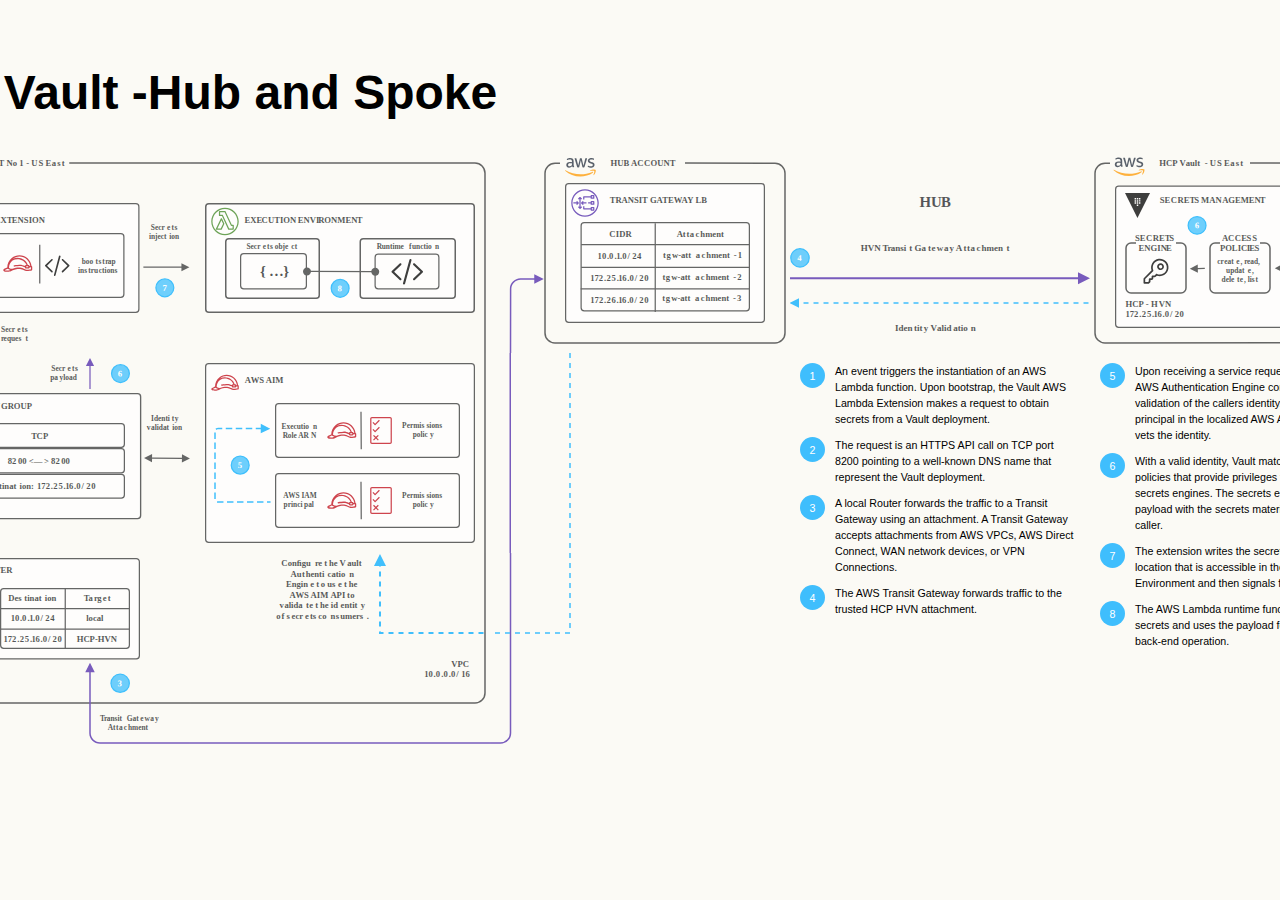
==== 003/index.html @ c26093cd "Updated new use case" ====
<!DOCTYPE html>
<html lang="en">

<head>
    <title>HCP Vault</title>

    <link rel="apple-touch-icon" sizes="180x180" href="/fav-icon/apple-touch-icon.png">
    <link rel="icon" type="image/png" sizes="32x32" href="/fav-icon/favicon-32x32.png">
    <link rel="icon" type="image/png" sizes="16x16" href="/fav-icon/favicon-16x16.png">
    <link rel="manifest" href="/fav-icon/site.webmanifest">
    <link rel="mask-icon" href="/fav-icon/safari-pinned-tab.svg" color="#5bbad5">
    <link rel="shortcut icon" href="/fav-icon/favicon.ico">
    <meta name="msapplication-TileColor" content="#da532c">
    <meta name="msapplication-config" content="/fav-icon/browserconfig.xml">
    <meta name="theme-color" content="#ffffff">

    <meta http-equiv='cache-control' content='no-cache'>
    <meta http-equiv='expires' content='0'>
    <meta http-equiv='pragma' content='no-cache'>
    <meta charset="UTF-8">
    <meta http-equiv="X-UA-Compatible" content="IE=edge">
    <meta name="viewport" content="width=device-width, initial-scale=1.0">

    <link rel="stylesheet" type="text/css" href="css/style.css">
    <script type="text/javascript" src="js/main.js"></script>
</head>

<body>
    <div class="slide-backsplash-header" id="slide-backsplash-header">
        <img src="img/vault_splash_left_top.svg" alt="">
    </div>
    <div class="slide-backsplash-footer" id="slide-backsplash-footer">
        <img src="img/vault_splash_right_bottom.svg" alt="">
    </div>
    <div class="slide-interactive-overlay" id="overlay" data-visible="false">
        <div id="overlay-content"></div>
        <div class="overlay-close" id="overlay-close">
            <img src="img/overlay-close.svg" alt="CLOSE">
        </div>
    </div>
    <div class="slide">
        <div class="slide-title">
            <h1>HCP Vault -Hub and Spoke</h1>
        </div>
        <div class="slide-content">
            <div class="slide-interactive-area">
                <div class="slide-interactive-box" data-clickable="true" data-explainer="01" id="one">
                    <img src="img/cell_col_01_row_01.svg" alt="">
                </div>
                <div class="slide-interactive-box" data-clickable="true" data-explainer="02" id="two">
                    <img src="img/cell_col_02_row_01.svg" alt="">
                </div>
                <div class="slide-interactive-box" data-clickable="true" data-explainer="03" id="three">
                    <img src="img/cell_col_03_row_01.svg" alt="">
                </div>
                <div class="slide-interactive-box" data-clickable="false" data-explainer="04" id="four">
                    <img src="img/cell_col_04_row_01.svg" alt="">
                </div>
                <div class="slide-interactive-box" data-clickable="true" data-explainer="05" id="five">
                    <img src="img/cell_col_05_row_01.svg" alt="">
                </div>
                <div class="slide-interactive-box" data-clickable="true" data-explainer="06" id="six">
                    <img src="img/cell_col_01_row_02.svg" alt="">
                </div>
                <div class="slide-interactive-box" data-clickable="true" data-explainer="07" id="seven">
                    <img src="img/cell_col_02_row_02.svg" alt="">
                </div>
                <div class="slide-interactive-box" data-clickable="false" data-explainer="08" id="eight">
                    <img src="img/cell_col_03_row_02.svg" alt="">
                </div>
                <div class="slide-interactive-box-v-span-2" data-clickable="false" data-explainer="09" id="nine">
                    <div class="explainer">
                        <div class="explainer-number-container">
                            <div class="explainer-number">1</div>
                        </div>
                        <div class="explainer-text">An event triggers the instantiation of an AWS Lambda function. Upon
                            bootstrap, the Vault AWS Lambda Extension makes a request to obtain secrets from a Vault
                            deployment.
                        </div>
                    </div>
                    <div class="explainer">
                        <div class="explainer-number-container">
                            <div class="explainer-number">2</div>
                        </div>
                        <div class="explainer-text">The request is an HTTPS API call on TCP port 8200 pointing to a
                            well-known DNS name that represent the Vault deployment.
                        </div>
                    </div>
                    <div class="explainer">
                        <div class="explainer-number-container">
                            <div class="explainer-number">3</div>
                        </div>
                        <div class="explainer-text">A local Router forwards the traffic to a Transit Gateway using an
                            attachment. A Transit Gateway accepts attachments from AWS VPCs, AWS Direct Connect, WAN
                            network devices, or VPN Connections.
                        </div>
                    </div>
                    <div class="explainer">
                        <div class="explainer-number-container">
                            <div class="explainer-number">4</div>
                        </div>
                        <div class="explainer-text">The AWS Transit Gateway forwards traffic to the trusted HCP HVN
                            attachment.
                        </div>
                    </div>
                </div>
                <div class="slide-interactive-box-v-span-2" data-clickable="false" data-explainer="10" id="ten">
                    <div class="explainer">
                        <div class="explainer-number-container">
                            <div class="explainer-number">5</div>
                        </div>
                        <div class="explainer-text">Upon receiving a service request, Vault uses its AWS Authentication
                            Engine configuration to request validation of the callers identity. An account principal in
                            the localized AWS Account AWS IAM vets the identity.
                        </div>
                    </div>
                    <div class="explainer">
                        <div class="explainer-number-container">
                            <div class="explainer-number">6</div>
                        </div>
                        <div class="explainer-text">With a valid identity, Vault matches expressed policies that provide
                            privileges to one or more secrets engines. The secrets engine provides a payload with the
                            secrets material to the original caller.
                        </div>
                    </div>
                    <div class="explainer">
                        <div class="explainer-number-container">
                            <div class="explainer-number">7</div>
                        </div>
                        <div class="explainer-text">The extension writes the secrets to a private location that is
                            accessible in the Lambda Execution Environment and then signals for readiness.
                        </div>
                    </div>
                    <div class="explainer">
                        <div class="explainer-number-container">
                            <div class="explainer-number">8</div>
                        </div>
                        <div class="explainer-text">The AWS Lambda runtime function reads the secrets and uses the
                            payload for a front-end or back-end operation.
                        </div>
                    </div>
                </div>
                <div class="slide-interactive-box" data-clickable="true" data-explainer="11" id="eleven">
                    <img src="img/cell_col_01_row_03.svg" alt="">
                </div>
                <div class="slide-interactive-box" data-clickable="false" data-explainer="12" id="twelve">
                    <img src="img/cell_col_02_row_03.svg" alt="">
                </div>
                <div class="slide-interactive-box" data-clickable="false" data-explainer="13" id="thirteen">
                    <img src="img/cell_col_03_row_03.svg" alt="">
                </div>
            </div>
        </div>
    </div>
</body>

</html>
---- 003/css/style.css ----
:root {
    --main-bg-color: #FBFAF5;
    --main-fg-color: #1C1D20;
    --overlay-display: block;
    --overlay-margin-left: 0px;
    --overlay-margin-right: 0px;
    --overlay-translatex-in: -1%;
    --overlay-translatex-out: -200%;
  }

body {
    min-height: 100vh;
    text-rendering: optimizeSpeed;
    line-height: 1.5;
    display: flex;
    align-items: center;

    place-content: center;
    min-height: 80vh;
    margin: 3%;
    background: var(--main-bg-color);
    overflow: hidden;
}  

html * {
    font-family: Verdana, sans-serif;
  }

h1 {
    font-size: 300%;
}  

.slide-backsplash-header {
    position: absolute;
    left: 0px;
    top: 0px;
    width: 300px;
    height: 250px;
}

.slide-backsplash-footer {
    position: absolute;
    right: 0px;
    bottom: 0px;
    width: 300px;
    height: 250px;
}

@media only screen and (max-width: 1780px), screen and (max-height: 840px) {
    .slide-backsplash-header {
        display: none;
    }    
    .slide-backsplash-footer {
        display: none;
    }    
}

.slide {
    display: flex;
    flex-direction: column;
}

.slide-title {
    height: 100px;
    display: flex;
    align-items: center;
    margin-bottom: 10px;
}

.slide-content {
    width: 100%;
    display: flex;
}

.slide-interactive-area {
    display: grid;
    grid-template-columns: repeat(5, 300px);
    /* gap: 10px; */
    font-size: 1.2ch;
}

.slide-interactive-box {
    display: flex;
    align-items: center;
    justify-content: center;
    text-align: center;
    height: 200px;
    opacity: 0.75;
    color: #27292C;
}

.slide-interactive-box-h-span-2 {
    grid-column: span 2;
}

.slide-interactive-box-v-span-2 {
    grid-row: span 2;
}

.explainer {
    margin: 10px;
    display: flex;
}

.explainer-number {
    background-color: hsl(200, 100%, 50%, .75);
    display: flex;
    width: 25px;
    height: 25px;
    align-items: center;
    justify-content: center;
    border-radius: 50%;
    color: #fff;
    border-color: #00ACFF;    
}

.explainer-text {
    margin-left: 10px;
}

.slide-interactive-area div:hover {
    opacity: 1;
    color: var(--main-fg-color);
}

.slide-interactive-overlay {
    display: var(--overlay-display);
    background: rgba(20, 32, 56, 0.95);
    color: var(--main-bg-color);
    position: fixed;
    width: 800px;
    height: 50%;
    padding: 5%;
    z-index: 9999;
    border-radius: 2%;
    margin-top: 8%;
    font-size: large;
}
  
.slide-interactive-overlay ul li:not(:last-child) {
    margin-bottom: 20px;
}

.slide-interactive-overlay[data-visible="true"] {
    transform: translateX(var(--overlay-translatex-in));
    transition: transform 250ms ease-in-out;
}

.slide-interactive-overlay[data-visible="false"] {
    transform: translateX(var(--overlay-translatex-out));
    transition: transform 250ms ease-in-out;
}

@supports ((-webkit-backdrop-filter: none) or (backdrop-filter: none)) {
    .slide-interactive-overlay {
    background: rgba(20, 32, 56, 0.6);
    -webkit-backdrop-filter: blur(1rem);
    backdrop-filter: blur(1rem);
    }
  }

.overlay-close {
    background-color: var(--main-fg-color);
    border-radius: 50%;
    display:flex;
    justify-content: center;
    align-items: center;
    position: fixed;
    right: 10px;
    top: 10px;
    width: 25px;
    height: 25px;
    opacity: 0.3;
  }

  .overlay-close:hover {
      opacity: 1;
  }
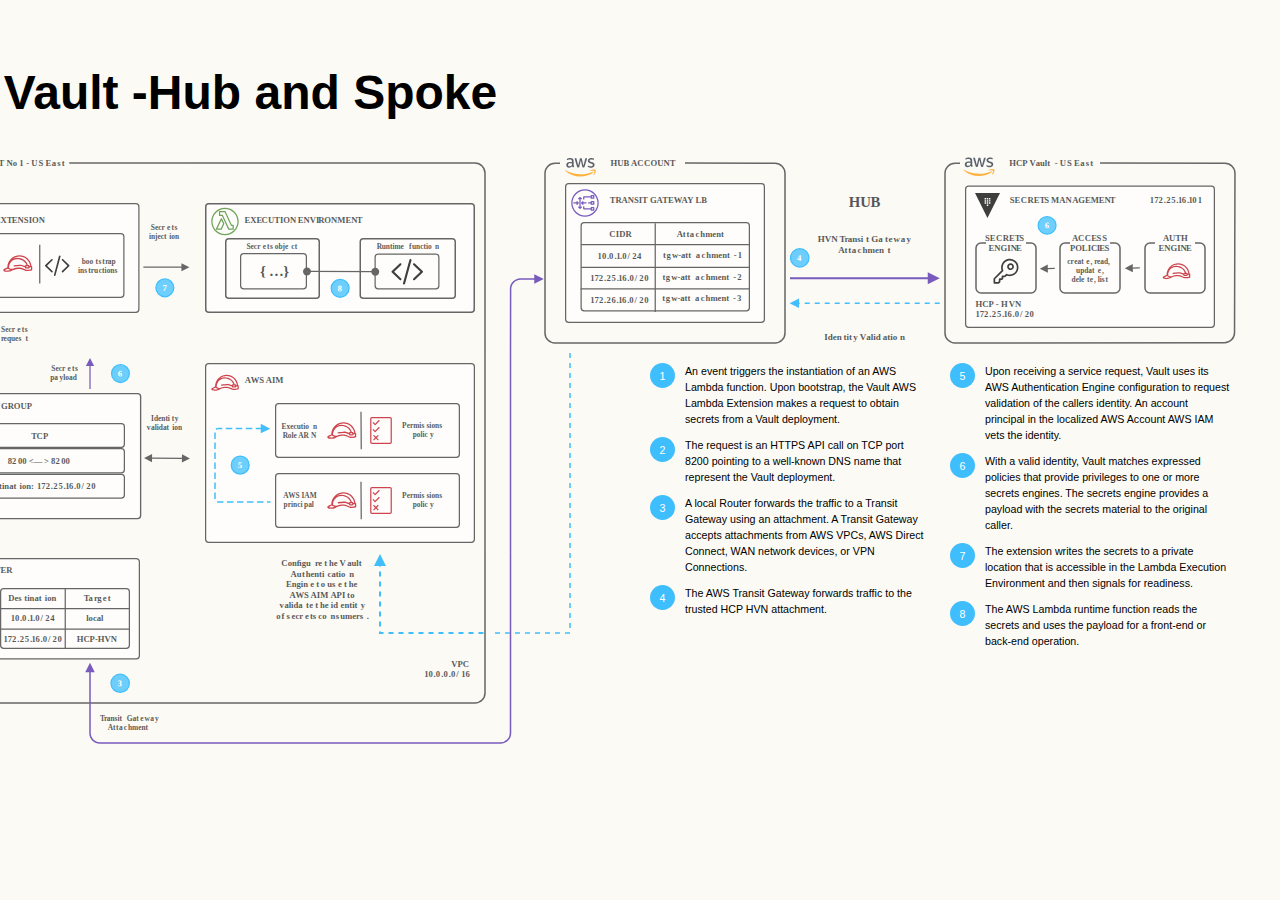
==== commit 90abbc60: "Reverted changes and updated new content" ====
--- a/003/index.html
+++ b/003/index.html
@@ -44,31 +44,38 @@
         </div>
         <div class="slide-content">
             <div class="slide-interactive-area">
-                <div class="slide-interactive-box" data-clickable="true" data-explainer="01" id="one">
+                <div class="slide-interactive-box slide-interactive-box-h-span-2" data-clickable="true"
+                    data-explainer="01" id="one">
                     <img src="img/cell_col_01_row_01.svg" alt="">
                 </div>
-                <div class="slide-interactive-box" data-clickable="true" data-explainer="02" id="two">
+                <div class="slide-interactive-box slide-interactive-box-h-span-2" data-clickable="true"
+                    data-explainer="02" id="two">
                     <img src="img/cell_col_02_row_01.svg" alt="">
                 </div>
-                <div class="slide-interactive-box" data-clickable="true" data-explainer="03" id="three">
+                <div class="slide-interactive-box slide-interactive-box-h-span-2" data-clickable="true"
+                    data-explainer="03" id="three">
                     <img src="img/cell_col_03_row_01.svg" alt="">
                 </div>
                 <div class="slide-interactive-box" data-clickable="false" data-explainer="04" id="four">
                     <img src="img/cell_col_04_row_01.svg" alt="">
                 </div>
-                <div class="slide-interactive-box" data-clickable="true" data-explainer="05" id="five">
+                <div class="slide-interactive-box slide-interactive-box-h-span-2" data-clickable="true"
+                    data-explainer="05" id="five">
                     <img src="img/cell_col_05_row_01.svg" alt="">
                 </div>
-                <div class="slide-interactive-box" data-clickable="true" data-explainer="06" id="six">
+                <div class="slide-interactive-box slide-interactive-box-h-span-2" data-clickable="true"
+                    data-explainer="06" id="six">
                     <img src="img/cell_col_01_row_02.svg" alt="">
                 </div>
-                <div class="slide-interactive-box" data-clickable="true" data-explainer="07" id="seven">
+                <div class="slide-interactive-box slide-interactive-box-h-span-2" data-clickable="true"
+                    data-explainer="07" id="seven">
                     <img src="img/cell_col_02_row_02.svg" alt="">
                 </div>
                 <div class="slide-interactive-box" data-clickable="false" data-explainer="08" id="eight">
                     <img src="img/cell_col_03_row_02.svg" alt="">
                 </div>
-                <div class="slide-interactive-box-v-span-2" data-clickable="false" data-explainer="09" id="nine">
+                <div class="slide-interactive-box-h-span-2 slide-interactive-box-v-span-2" data-clickable="false"
+                    data-explainer="09" id="nine">
                     <div class="explainer">
                         <div class="explainer-number-container">
                             <div class="explainer-number">1</div>
@@ -104,7 +111,8 @@
                         </div>
                     </div>
                 </div>
-                <div class="slide-interactive-box-v-span-2" data-clickable="false" data-explainer="10" id="ten">
+                <div class="slide-interactive-box-h-span-2 slide-interactive-box-v-span-2" data-clickable="false"
+                    data-explainer="10" id="ten">
                     <div class="explainer">
                         <div class="explainer-number-container">
                             <div class="explainer-number">5</div>
@@ -140,10 +148,12 @@
                         </div>
                     </div>
                 </div>
-                <div class="slide-interactive-box" data-clickable="true" data-explainer="11" id="eleven">
+                <div class="slide-interactive-box slide-interactive-box-h-span-2" data-clickable="true"
+                    data-explainer="11" id="eleven">
                     <img src="img/cell_col_01_row_03.svg" alt="">
                 </div>
-                <div class="slide-interactive-box" data-clickable="false" data-explainer="12" id="twelve">
+                <div class="slide-interactive-box slide-interactive-box-h-span-2" data-clickable="false"
+                    data-explainer="12" id="twelve">
                     <img src="img/cell_col_02_row_03.svg" alt="">
                 </div>
                 <div class="slide-interactive-box" data-clickable="false" data-explainer="13" id="thirteen">
--- a/003/css/style.css
+++ b/003/css/style.css
@@ -74,7 +74,7 @@
 
 .slide-interactive-area {
     display: grid;
-    grid-template-columns: repeat(5, 300px);
+    grid-template-columns: repeat(10, 150px);
     /* gap: 10px; */
     font-size: 1.2ch;
 }
@@ -91,6 +91,10 @@
 
 .slide-interactive-box-h-span-2 {
     grid-column: span 2;
+}
+
+.slide-interactive-box-h-span-4 {
+    grid-column: span 4;
 }
 
 .slide-interactive-box-v-span-2 {
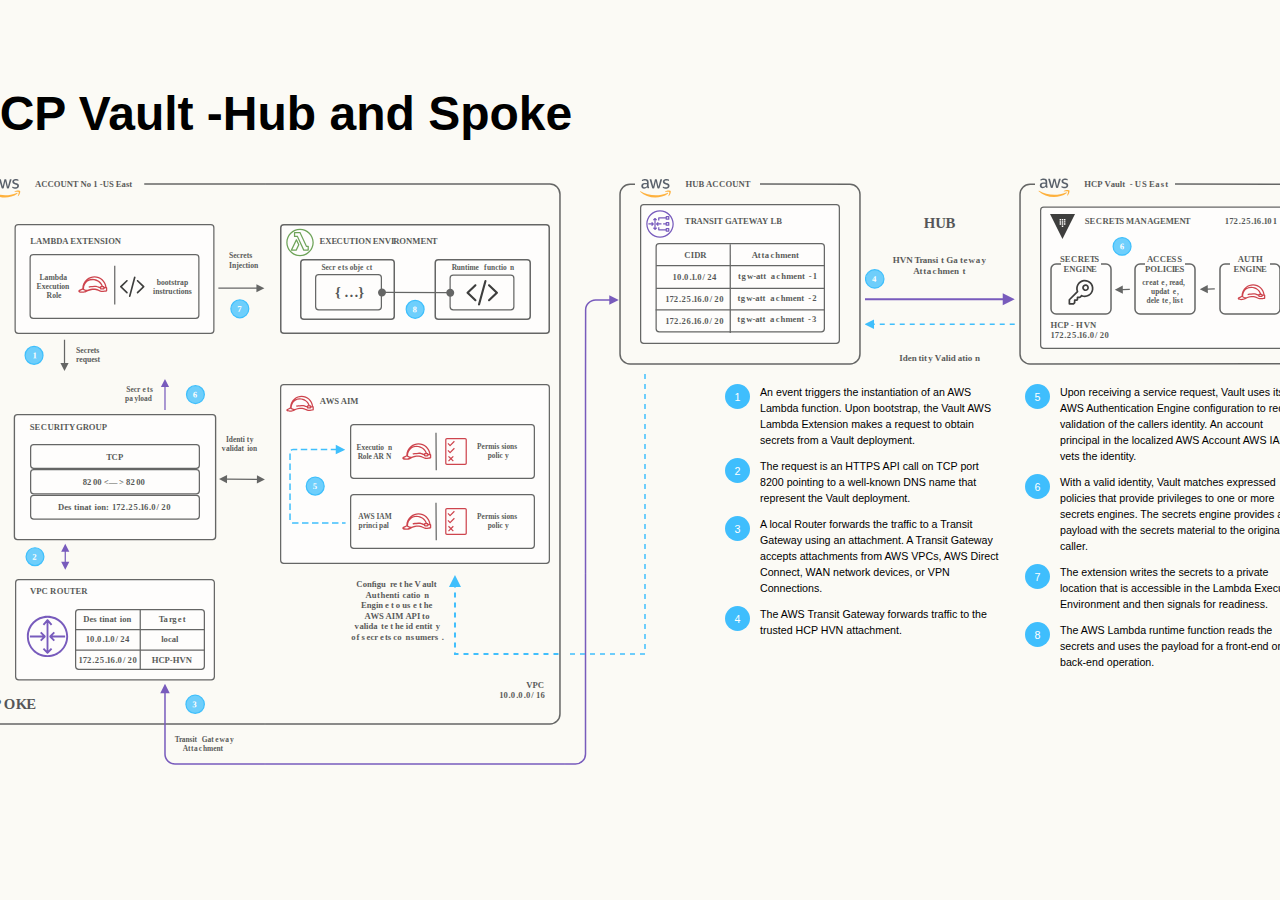
==== commit 8eda62e8: "adding normalize content" ====
--- a/003/index.html
+++ b/003/index.html
@@ -4,14 +4,14 @@
 <head>
     <title>HCP Vault</title>
 
-    <link rel="apple-touch-icon" sizes="180x180" href="/fav-icon/apple-touch-icon.png">
-    <link rel="icon" type="image/png" sizes="32x32" href="/fav-icon/favicon-32x32.png">
-    <link rel="icon" type="image/png" sizes="16x16" href="/fav-icon/favicon-16x16.png">
-    <link rel="manifest" href="/fav-icon/site.webmanifest">
-    <link rel="mask-icon" href="/fav-icon/safari-pinned-tab.svg" color="#5bbad5">
-    <link rel="shortcut icon" href="/fav-icon/favicon.ico">
+    <link rel="apple-touch-icon" sizes="180x180" href="fav-icon/apple-touch-icon.png">
+    <link rel="icon" type="image/png" sizes="32x32" href="fav-icon/favicon-32x32.png">
+    <link rel="icon" type="image/png" sizes="16x16" href="fav-icon/favicon-16x16.png">
+    <link rel="manifest" href="fav-icon/site.webmanifest">
+    <link rel="mask-icon" href="fav-icon/safari-pinned-tab.svg" color="#5bbad5">
+    <link rel="shortcut icon" href="fav-icon/favicon.ico">
     <meta name="msapplication-TileColor" content="#da532c">
-    <meta name="msapplication-config" content="/fav-icon/browserconfig.xml">
+    <meta name="msapplication-config" content="fav-icon/browserconfig.xml">
     <meta name="theme-color" content="#ffffff">
 
     <meta http-equiv='cache-control' content='no-cache'>
@@ -21,7 +21,9 @@
     <meta http-equiv="X-UA-Compatible" content="IE=edge">
     <meta name="viewport" content="width=device-width, initial-scale=1.0">
 
+    <link rel="stylesheet" type="text/css" href="css/normalize.css">
     <link rel="stylesheet" type="text/css" href="css/style.css">
+
     <script type="text/javascript" src="js/main.js"></script>
 </head>
 
--- a/003/css/style.css
+++ b/003/css/style.css
@@ -1,5 +1,7 @@
 :root {
     --main-bg-color: #FBFAF5;
+    --main-ac-color: #F2F2F3;
+    --main-sc-color: #FFF9CF;
     --main-fg-color: #1C1D20;
     --overlay-display: block;
     --overlay-margin-left: 0px;
@@ -8,23 +10,33 @@
     --overlay-translatex-out: -200%;
   }
 
+@import url('https://fonts.googleapis.com/css2?family=Roboto:wght@400;700&display=swap');
+
 body {
-    min-height: 100vh;
+    font-family: 'Roboto', sans-serif;
     text-rendering: optimizeSpeed;
     line-height: 1.5;
     display: flex;
     align-items: center;
+    place-content: center;
+    min-height: minmax(80vh, 100vh);
+    margin: 5% 10% 5% 10%;
+    background: var(--main-bg-color);
+    /* background-image: linear-gradient(90deg, var(--main-bg-color), var(--main-sc-color), var(--main-ac-color));
+    background-size: 400%;
+    animation: background-animation 30s infinite alternate;  */
+    overflow: hidden;
+}
 
-    place-content: center;
-    min-height: 80vh;
-    margin: 3%;
-    background: var(--main-bg-color);
-    overflow: hidden;
-}  
-
-html * {
-    font-family: Verdana, sans-serif;
-  }
+@keyframes background-animation {
+    0% {
+        background-position: left;
+    }
+    100% {
+        background-position: right;
+    }
+    
+}
 
 h1 {
     font-size: 300%;
@@ -74,7 +86,7 @@
 
 .slide-interactive-area {
     display: grid;
-    grid-template-columns: repeat(10, 150px);
+    grid-template-columns: repeat(9, 150px);
     /* gap: 10px; */
     font-size: 1.2ch;
 }
@@ -87,6 +99,11 @@
     height: 200px;
     opacity: 0.75;
     color: #27292C;
+}
+
+.slide-interactive-box > img {
+    width: 300px;
+    height: 200px;
 }
 
 .slide-interactive-box-h-span-2 {
